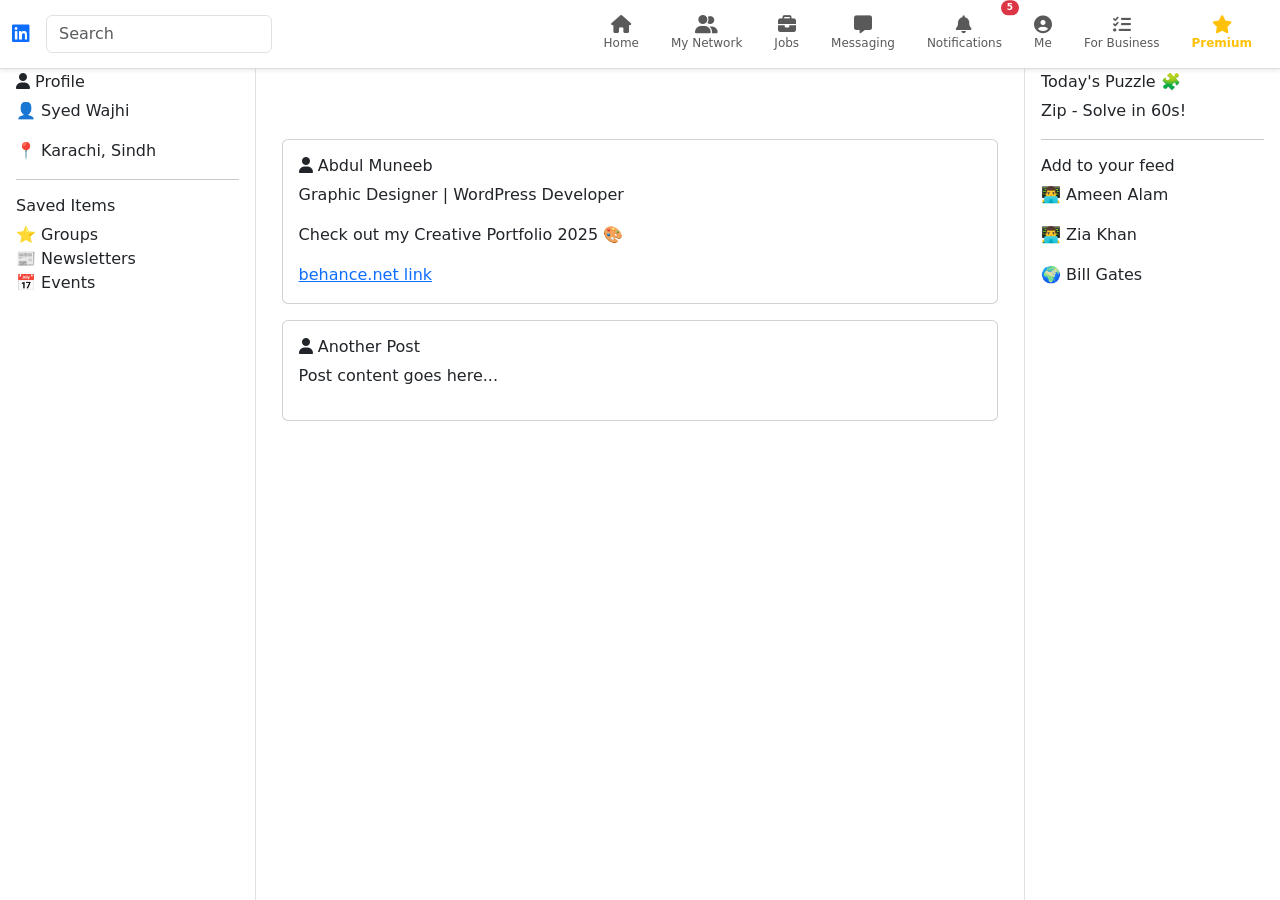
==== feed.html @ 6d87817e "Linkedin update" ====
<!DOCTYPE html>
<html lang="en">
<head>
  <meta charset="UTF-8">
  <meta name="viewport" content="width=device-width, initial-scale=1.0">
  <title>LinkedIn Style Layout</title>
  <link rel="stylesheet" href="./StylesFolder/feed.css">
  <link href="https://cdn.jsdelivr.net/npm/bootstrap@5.3.2/dist/css/bootstrap.min.css" rel="stylesheet">
  <link href="https://cdnjs.cloudflare.com/ajax/libs/font-awesome/6.5.1/css/all.min.css" rel="stylesheet">

</head>
<body>
  <!-- Navbar -->
  <nav class="navbar navbar-expand-lg shadow-sm">
    <div class="container-fluid">
      <!-- Logo -->
      <a class="navbar-brand text-primary fw-bold" href="#">
        <i class="fa-brands fa-linkedin"></i>
      </a>

      <!-- Search -->
      <form class="d-flex me-auto">
        <input class="form-control search-bar" type="search" placeholder="Search">
      </form>

      <!-- Nav Icons -->
      <ul class="navbar-nav ms-auto d-flex flex-row">
        <li class="nav-item mx-2">
          <a class="nav-link" href="#"><i class="fa-solid fa-house"></i><span>Home</span></a>
        </li>
        <li class="nav-item mx-2">
          <a class="nav-link" href="#"><i class="fa-solid fa-user-group"></i><span>My Network</span></a>
        </li>
        <li class="nav-item mx-2">
          <a class="nav-link" href="#"><i class="fa-solid fa-briefcase"></i><span>Jobs</span></a>
        </li>
        <li class="nav-item mx-2">
          <a class="nav-link" href="#"><i class="fa-solid fa-message"></i><span>Messaging</span></a>
        </li>
        <li class="nav-item mx-2">
          <a class="nav-link position-relative" href="#">
            <i class="fa-solid fa-bell"></i><span>Notifications</span>
            <span class="badge bg-danger rounded-pill position-absolute top-0 start-100 translate-middle">5</span>
          </a>
        </li>
        <li class="nav-item mx-2">
          <a class="nav-link" href="#"><i class="fa-solid fa-circle-user"></i><span>Me</span></a>
        </li>
        <li class="nav-item mx-2">
          <a class="nav-link" href="#"><i class="fa-solid fa-list-check"></i><span>For Business</span></a>
        </li>
        <li class="nav-item mx-2">
          <a class="nav-link text-warning fw-bold" href="#"><i class="fa-solid fa-star"></i><span>Premium</span></a>
        </li>
      </ul>
    </div>
  </nav>

  <!-- Left Sidebar -->
  <div class="sidebar-left bg-white p-3 border-end">
    <h6><i class="fa-solid fa-user"></i> Profile</h6>
    <p>👤 Syed Wajhi</p>
    <p>📍 Karachi, Sindh</p>
    <hr>
    <h6>Saved Items</h6>
    <ul class="list-unstyled">
      <li>⭐ Groups</li>
      <li>📰 Newsletters</li>
      <li>📅 Events</li>
    </ul>
  </div>

  <!-- Right Sidebar -->
  <div class="sidebar-right bg-white p-3 border-start">
    <h6>Today's Puzzle 🧩</h6>
    <p>Zip - Solve in 60s!</p>
    <hr>
    <h6>Add to your feed</h6>
    <p>👨‍💻 Ameen Alam</p>
    <p>👨‍💻 Zia Khan</p>
    <p>🌍 Bill Gates</p>
  </div>

  <!-- Center Feed -->
  <div class="feed">
    <div class="card mb-3">
      <div class="card-body">
        <h6><i class="fa-solid fa-user"></i> Abdul Muneeb</h6>
        <p>Graphic Designer | WordPress Developer</p>
        <p>Check out my Creative Portfolio 2025 🎨</p>
        <a href="#">behance.net link</a>
      </div>
    </div>
    <div class="card mb-3">
      <div class="card-body">
        <h6><i class="fa-solid fa-user"></i> Another Post</h6>
        <p>Post content goes here...</p>
      </div>
    </div>
  </div>

  <!-- Bootstrap -->
  <script src="https://cdn.jsdelivr.net/npm/bootstrap@5.3.2/dist/js/bootstrap.bundle.min.js"></script>
</body>
</html>
---- StylesFolder/feed.css ----
body {
      background-color: #f3f2ef;
    }
    .navbar {
      position: fixed;
      top: 0;
      width: 100%;
      z-index: 1000;
    }
        .navbar {
      position: fixed;
      top: 0;
      width: 100%;
      z-index: 1000;
      background-color: #fff;
      border-bottom: 1px solid #ddd;
    }
    .nav-item {
      text-align: center;
      font-size: 12px;
    }
    .nav-item i {
      display: block;
      font-size: 18px;
    }
    .search-bar {
      width: 250px;
    }
    @media (max-width: 992px) {
      .search-bar {
        width: 150px;
      }
      .nav-item span {
        display: none; /* hide text on tablet/mobile */
      }
    }
    @media (max-width: 576px) {
      .search-bar {
        display: none; /* hide search on mobile */
      }
    }

    .sidebar-left, .sidebar-right {
      position: fixed;
      top: 56px; 
      height: calc(100% - 56px);
      overflow-y: auto;
    }
    .sidebar-left {
      left: 0;
      width: 20%;
    }
    .sidebar-right {
      right: 0;
      width: 20%;
    }
    .feed {
      margin-top: 70px;
      margin-left: 22%;
      margin-right: 22%;
    }
    @media (max-width: 992px) {
      .sidebar-left, .sidebar-right {
        display: none;
      }
      .feed {
        margin: 70px auto;
        width: 95%;
      }
    }
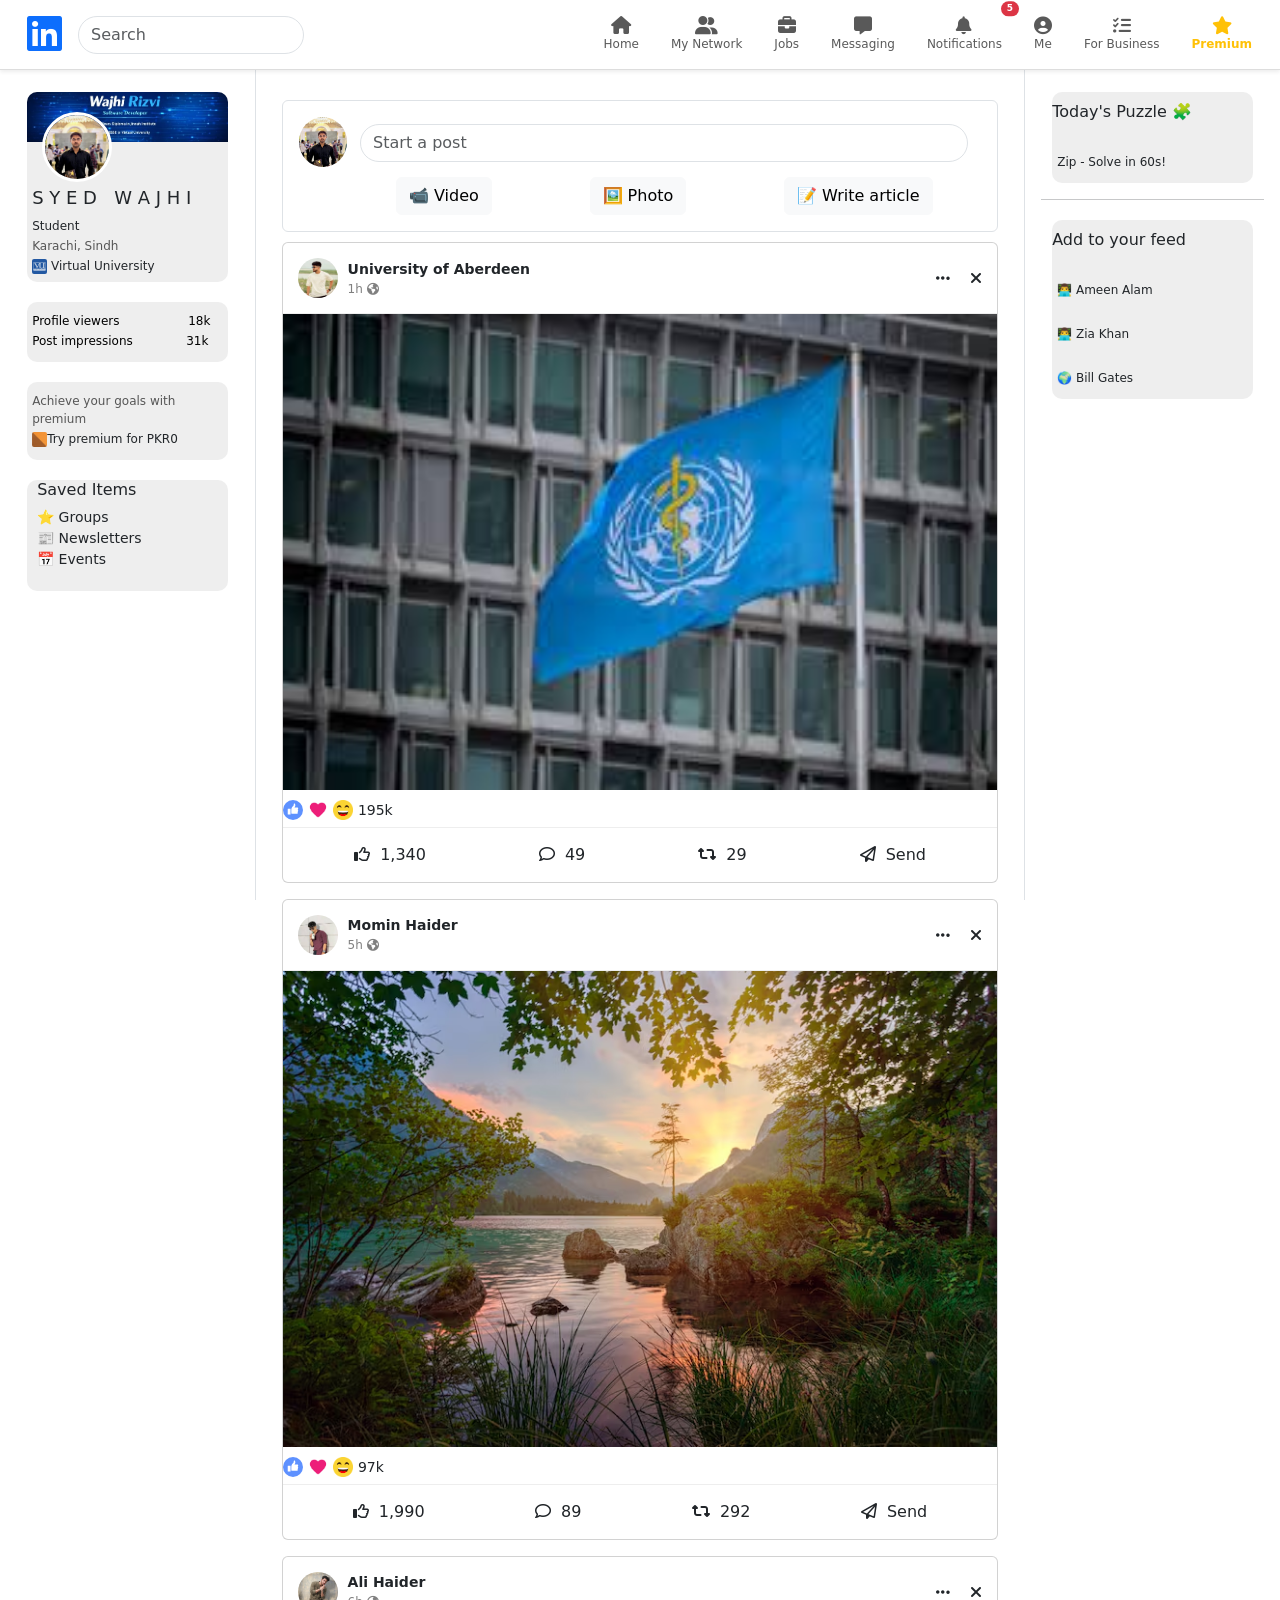
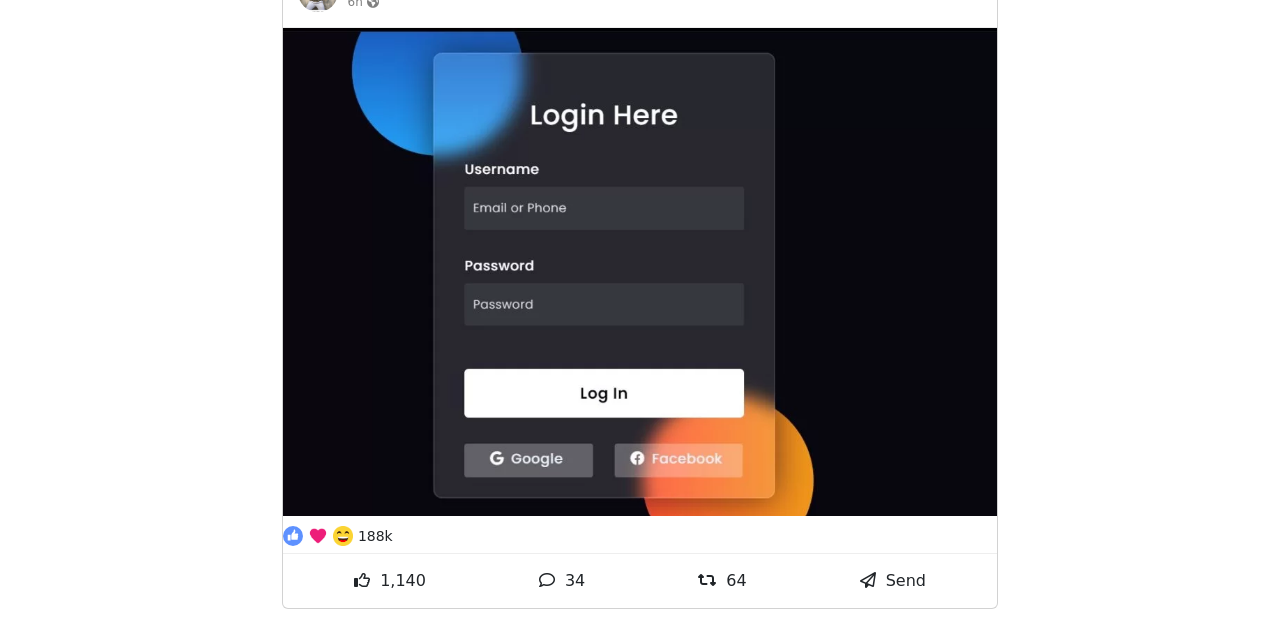
==== commit 13e65c06: "LInked in Complete" ====
--- a/feed.html
+++ b/feed.html
@@ -1,5 +1,6 @@
 <!DOCTYPE html>
 <html lang="en">
+
 <head>
   <meta charset="UTF-8">
   <meta name="viewport" content="width=device-width, initial-scale=1.0">
@@ -9,9 +10,10 @@
   <link href="https://cdnjs.cloudflare.com/ajax/libs/font-awesome/6.5.1/css/all.min.css" rel="stylesheet">
 
 </head>
+
 <body>
   <!-- Navbar -->
-  <nav class="navbar navbar-expand-lg shadow-sm">
+  <nav class="navbar navbar-expand-lg shadow-sm sticky-top bg-white">
     <div class="container-fluid">
       <!-- Logo -->
       <a class="navbar-brand text-primary fw-bold" href="#">
@@ -21,6 +23,7 @@
       <!-- Search -->
       <form class="d-flex me-auto">
         <input class="form-control search-bar" type="search" placeholder="Search">
+        <i class="fa-brands fa-sistrix"></i>
       </form>
 
       <!-- Nav Icons -->
@@ -44,7 +47,7 @@
           </a>
         </li>
         <li class="nav-item mx-2">
-          <a class="nav-link" href="#"><i class="fa-solid fa-circle-user"></i><span>Me</span></a>
+          <a class="nav-link" href="index.html"><i class="fa-solid fa-circle-user"></i><span>Me</span></a>
         </li>
         <li class="nav-item mx-2">
           <a class="nav-link" href="#"><i class="fa-solid fa-list-check"></i><span>For Business</span></a>
@@ -58,43 +61,228 @@
 
   <!-- Left Sidebar -->
   <div class="sidebar-left bg-white p-3 border-end">
-    <h6><i class="fa-solid fa-user"></i> Profile</h6>
-    <p>👤 Syed Wajhi</p>
-    <p>📍 Karachi, Sindh</p>
-    <hr>
-    <h6>Saved Items</h6>
-    <ul class="list-unstyled">
-      <li>⭐ Groups</li>
-      <li>📰 Newsletters</li>
-      <li>📅 Events</li>
-    </ul>
-  </div>
+    <div class="container-fluid leftside"> <img class="coverphoto" src="./pic/coverphoto.jpg" class="coverphoto">
+      <!-- Profile pic -->
+      <div class="profilepic">
+        <img src="./pic/profilepic.jpeg" alt="">
+      </div>
+
+      <!-- info -->
+      <div class="profile-info">
+        <h4>S Y E D &nbsp; W A J H I</h4>
+        <p class="left-student">Student</p>
+        <p class="karachi">Karachi, Sindh</p>
+        <p class="uni"><img src="./pic/vu.png"> Virtual University</p>
+      </div>
+    </div>
+
+    <!-- Second box -->
+    <div class="container-fluid leftside second-box">
+
+      <!-- info -->
+      <div class="profile-info">
+
+        <p class="left-student second-box"><a href="">Profile viewers
+            &nbsp;&nbsp;&nbsp;&nbsp;&nbsp;&nbsp;&nbsp;&nbsp;&nbsp;&nbsp;&nbsp;&nbsp;&nbsp;&nbsp;&nbsp;&nbsp;&nbsp;18k</a>
+        </p>
+        <p class="left-student"><a href="">Post
+            impressions&nbsp;&nbsp;&nbsp;&nbsp;&nbsp;&nbsp;&nbsp;&nbsp;&nbsp;&nbsp;&nbsp;&nbsp;&nbsp;&nbsp;31k</a></p>
+
+      </div>
+    </div>
+
+    <!-- third box -->
+    <div class="container-fluid leftside second-box">
+
+      <!-- info -->
+      <div class="profile-info">
+        <p class="karachi">Achieve your goals with premium</p>
+        <p class="uni"><img src="./pic/brown&yellowBg.jpg">Try premium for PKR0</p>
+      </div>
+    </div>
+
+    <!-- fourth-box -->
+    <div class="container-fluid leftside forth-box">
+      <h6>Saved Items</h6>
+      <ul class="list-unstyled">
+        <li>⭐ Groups</li>
+        <li>📰 Newsletters</li>
+        <li>📅 Events</li>
+      </ul>
+    </div>
+  </div>
+
+
 
   <!-- Right Sidebar -->
   <div class="sidebar-right bg-white p-3 border-start">
-    <h6>Today's Puzzle 🧩</h6>
+      <!-- first box -->
+    <div class="container-fluid leftside second-box">
+      <div class="profile-info">
+         <h6>Today's Puzzle 🧩</h6><br>
     <p>Zip - Solve in 60s!</p>
+      </div>
+    </div>
     <hr>
-    <h6>Add to your feed</h6>
-    <p>👨‍💻 Ameen Alam</p>
-    <p>👨‍💻 Zia Khan</p>
+      <div class="container-fluid leftside second-box">
+      <div class="profile-info">
+       <h6>Add to your feed</h6><br>
+    <p>👨‍💻 Ameen Alam</p><br>
+    <p>👨‍💻 Zia Khan</p><br>
     <p>🌍 Bill Gates</p>
+      </div>
+    </div>
   </div>
 
   <!-- Center Feed -->
   <div class="feed">
-    <div class="card mb-3">
-      <div class="card-body">
-        <h6><i class="fa-solid fa-user"></i> Abdul Muneeb</h6>
-        <p>Graphic Designer | WordPress Developer</p>
-        <p>Check out my Creative Portfolio 2025 🎨</p>
-        <a href="#">behance.net link</a>
-      </div>
-    </div>
-    <div class="card mb-3">
-      <div class="card-body">
-        <h6><i class="fa-solid fa-user"></i> Another Post</h6>
-        <p>Post content goes here...</p>
+  <!-- modal -->
+<div class="media p-3 border rounded">
+  <img src="./pic/profilepic.jpeg" class="mr-3 rounded-circle" style="width:50px; height:50px;" alt="Profile">
+
+<div class="modal" id="myModal" tabindex="-1">
+  <div class="modal-dialog">
+    <div class="modal-content">
+      <div class="modal-header">
+        <h5 class="modal-title">Modal title</h5>
+        <button type="button" class="btn-close" data-bs-dismiss="modal"></button>
+      </div>
+      <div class="modal-body">
+        <p>Modal body text goes here.</p>
+      </div>
+    </div>
+  </div>
+</div>
+  <div class="media-body">
+   <button class="btn searchbar" data-bs-toggle="modal" data-bs-target="#myModal"> <input type="text" class="form-control" placeholder="Start a post"></button>
+    <div class="d-flex justify-content-around mt-2">
+      <button class="btn btn-light">📹 Video</button>
+      <button class="btn btn-light">🖼️ Photo</button>
+      <button class="btn btn-light">📝 Write article</button>
+    </div>
+  </div>
+</div>
+
+<!-- post 1 -->
+    <div class="card mb-3">     
+      <div class="post-body">   
+<div class="post-header">
+  
+  <div class="left">
+    <div class="post-pf">
+      <img src="./pic/boy1.jpg" alt="">
+    </div>
+
+    <div class="post-info">
+      <strong>University of Aberdeen</strong>
+      <small>1h <i class="fa-solid fa-earth-americas"></i></small>
+    </div>
+  </div>
+
+  <div class="right">
+    <i class="fa-solid fa-ellipsis"></i>
+    <i class="fa-solid fa-xmark"></i>
+  </div>
+
+</div>
+  <img src="./pic/post1.jpg" alt="Promo Image" class="promo-img">
+  <div class="promo-body">
+    <p class="mt-2 like-picture">
+      <img src="./pic/like.svg" alt="">
+      <img src="./pic/love.png" alt="">
+      <img src="./pic/smile.png" alt="">
+      <small>195k</small></p>
+  </div>
+  <div class="promo-footer">
+    <div><i class="fa-regular fa-thumbs-up"></i> 1,340</div>
+    <div><i class="fa-regular fa-comment"></i> 49</div>
+    <div><i class="fa-solid fa-retweet"></i> 29</div>
+    <div><i class="fa-regular fa-paper-plane"></i> Send</div>
+  </div>
+
+
+      </div>
+    </div>
+    
+    <!-- post 2 -->
+     <div class="card mb-3">     
+      <div class="post-body">   
+<div class="post-header">
+  
+  <div class="left">
+    <div class="post-pf">
+      <img src="./pic/boy2.jpg" alt="">
+    </div>
+
+    <div class="post-info">
+      <strong>Momin Haider</strong>
+      <small>5h <i class="fa-solid fa-earth-americas"></i></small>
+    </div>
+  </div>
+
+  <div class="right">
+    <i class="fa-solid fa-ellipsis"></i>
+    <i class="fa-solid fa-xmark"></i>
+  </div>
+
+</div>
+  <img src="./pic/post2.avif" alt="Promo Image" class="promo-img">
+  <div class="promo-body">
+    <p class="mt-2 like-picture">
+      <img src="./pic/like.svg" alt="">
+      <img src="./pic/love.png" alt="">
+      <img src="./pic/smile.png" alt="">
+      <small>97k</small></p>
+  </div>
+  <div class="promo-footer">
+    <div><i class="fa-regular fa-thumbs-up"></i> 1,990</div>
+    <div><i class="fa-regular fa-comment"></i> 89</div>
+    <div><i class="fa-solid fa-retweet"></i> 292</div>
+    <div><i class="fa-regular fa-paper-plane"></i> Send</div>
+  </div>
+
+
+      </div>
+    </div>
+
+    <!-- post 3 -->
+     <div class="card mb-3">     
+      <div class="post-body">   
+<div class="post-header">
+  
+  <div class="left">
+    <div class="post-pf">
+      <img src="./pic/boy3.webp" alt="">
+    </div>
+
+    <div class="post-info">
+      <strong>Ali Haider</strong>
+      <small>6h <i class="fa-solid fa-earth-americas"></i></small>
+    </div>
+  </div>
+
+  <div class="right">
+    <i class="fa-solid fa-ellipsis"></i>
+    <i class="fa-solid fa-xmark"></i>
+  </div>
+
+</div>
+  <img src="./pic/post3.webp" alt="Promo Image" class="promo-img">
+  <div class="promo-body">
+    <p class="mt-2 like-picture">
+      <img src="./pic/like.svg" alt="">
+      <img src="./pic/love.png" alt="">
+      <img src="./pic/smile.png" alt="">
+      <small>188k</small></p>
+  </div>
+  <div class="promo-footer">
+    <div><i class="fa-regular fa-thumbs-up"></i> 1,140</div>
+    <div><i class="fa-regular fa-comment"></i> 34</div>
+    <div><i class="fa-solid fa-retweet"></i> 64</div>
+    <div><i class="fa-regular fa-paper-plane"></i> Send</div>
+  </div>
+
+
       </div>
     </div>
   </div>
@@ -102,4 +290,5 @@
   <!-- Bootstrap -->
   <script src="https://cdn.jsdelivr.net/npm/bootstrap@5.3.2/dist/js/bootstrap.bundle.min.js"></script>
 </body>
+
 </html>
--- a/StylesFolder/feed.css
+++ b/StylesFolder/feed.css
@@ -1,70 +1,310 @@
  body {
-      background-color: #f3f2ef;
-    }
-    .navbar {
-      position: fixed;
-      top: 0;
-      width: 100%;
-      z-index: 1000;
-    }
-        .navbar {
-      position: fixed;
-      top: 0;
-      width: 100%;
-      z-index: 1000;
-      background-color: #fff;
-      border-bottom: 1px solid #ddd;
-    }
-    .nav-item {
-      text-align: center;
-      font-size: 12px;
-    }
-    .nav-item i {
-      display: block;
-      font-size: 18px;
-    }
-    .search-bar {
-      width: 250px;
-    }
-    @media (max-width: 992px) {
-      .search-bar {
-        width: 150px;
-      }
-      .nav-item span {
-        display: none; /* hide text on tablet/mobile */
-      }
-    }
-    @media (max-width: 576px) {
-      .search-bar {
-        display: none; /* hide search on mobile */
-      }
-    }
-
-    .sidebar-left, .sidebar-right {
-      position: fixed;
-      top: 56px; 
-      height: calc(100% - 56px);
-      overflow-y: auto;
-    }
-    .sidebar-left {
-      left: 0;
-      width: 20%;
-    }
-    .sidebar-right {
-      right: 0;
-      width: 20%;
-    }
-    .feed {
-      margin-top: 70px;
-      margin-left: 22%;
-      margin-right: 22%;
-    }
-    @media (max-width: 992px) {
-      .sidebar-left, .sidebar-right {
-        display: none;
-      }
-      .feed {
-        margin: 70px auto;
-        width: 95%;
-      }
-    }+   background-color: #f3f2ef;
+ }
+
+ .navbar {
+   position: fixed;
+   top: 0;
+   width: 100%;
+   z-index: 1000;
+ }
+
+ .navbar {
+   position: fixed;
+   top: 0;
+   width: 100%;
+   z-index: 1000;
+   background-color: #fff;
+   border-bottom: 1px solid #ddd;
+ }
+
+ .nav-item {
+   text-align: center;
+   font-size: 12px;
+ }
+
+ .nav-item i {
+   display: block;
+   font-size: 18px;
+ }
+
+ .search-bar {
+   width: 250px;
+ }
+
+ .navbar-brand.text-primary.fw-bold {
+   margin-left: 15px;
+ }
+
+ .fa-brands.fa-linkedin {
+   font-size: 40px;
+ }
+
+ .d-flex.me-auto {
+   align-items: center;
+ }
+
+ .fa-brands.fa-sistrix {
+   display: none;
+ }
+
+ /* left side */
+ .container-fluid.leftside {
+   background-color: rgba(199, 199, 199, 0.31);
+   margin-top: 20px;
+   width: 90%;
+   max-height: 215px;
+   position: relative;
+   padding: 0;
+   border-radius: 10px;
+   padding-bottom: 5px;
+ }
+
+ .container-fluid.leftside.second-box {
+   padding: 10px 0;
+ }
+
+ .coverphoto {
+   height: 50px;
+   width: 100%;
+   display: block;
+   object-fit: cover;
+   border-top-left-radius: 10px;
+   border-top-right-radius: 10px;
+ }
+
+ .profilepic {
+   width: 70px;
+   height: 70px;
+   border-radius: 50%;
+   overflow: hidden;
+   position: absolute;
+   left: 25%;
+   top: 20px;
+   transform: translateX(-50%);
+   border: 3px solid white;
+ }
+
+ .profilepic img {
+   width: 100%;
+   height: 100%;
+   object-fit: cover;
+ }
+
+ .profile-info h4 {
+   margin-top: 45px;
+   padding-left: 5px;
+   font-size: 18px;
+ }
+
+ .profile-info p {
+   padding-left: 5px;
+   margin-bottom: 2px;
+   font-size: 12px;
+ }
+
+ .karachi {
+   color: #565656;
+ }
+
+ .profile-info p img {
+   border-radius: 2px;
+   height: 15px;
+   width: 15px;
+ }
+
+ .profile-info p a {
+   text-decoration: none;
+   color: black;
+ }
+
+ .profile-info p a:hover {
+   color: blue;
+ }
+
+ .container-fluid.leftside.forth-box h6,
+ .container-fluid.leftside.forth-box li {
+   padding-left: 10px;
+ }
+
+ .container-fluid.leftside.forth-box ul li {
+   font-size: 14px;
+ }
+
+ /* feed */
+ .feed {
+   margin-top: 30px !important;
+ }
+
+ .media.p-3.border.rounded {
+   margin-bottom: 10px;
+ }
+
+ .media-body {
+   width: 100%;
+ }
+
+ .btn.searchbar,
+ .form-control {
+   width: 100%;
+   border-radius: 50px !important;
+ }
+
+ .media.p-3.border.rounded {
+   display: flex;
+ }
+
+ /* post */
+
+ .post-header {
+   display: flex;
+   justify-content: space-between;
+   align-items: center;
+ }
+
+ /* LEFT SIDE */
+ .left {
+   display: flex;
+   align-items: center;
+   gap: 10px;
+ }
+
+ .post-pf img {
+   width: 40px;
+   height: 40px;
+   border-radius: 50%;
+   object-fit: cover;
+ }
+
+ .post-info {
+   display: flex;
+   flex-direction: column;
+ }
+
+ .post-info strong {
+   font-size: 14px;
+ }
+
+ .post-info small {
+   font-size: 12px;
+   color: gray;
+ }
+
+ .right {
+   display: flex;
+   gap: 10px;
+   cursor: pointer;
+ }
+
+ .fa-solid.fa-ellipsis {
+   padding-right: 10px;
+ }
+
+ .post-header {
+   padding: 15px;
+   border-bottom: 1px solid #eee;
+   display: flex;
+   justify-content: space-between;
+   align-items: center;
+ }
+
+ .mt-2.like-picture img {
+   width: 20px;
+ }
+
+ .mt-2.like-picture {
+   margin-bottom: 5px;
+   margin-top: 5px;
+ }
+
+ .promo-body h2 {
+   font-weight: bold;
+   margin-bottom: 10px;
+ }
+
+ .promo-footer {
+   padding: 15px;
+   border-top: 1px solid #eee;
+   display: flex;
+   justify-content: space-around;
+ }
+
+ .promo-footer i {
+   margin-right: 5px;
+ }
+
+ .promo-img {
+   width: 100%;
+   height: auto;
+   object-fit: cover;
+ }
+
+
+ @media (max-width: 992px) {
+   .search-bar {
+     width: 150px;
+   }
+
+   .nav-item span {
+     display: none;
+   }
+ }
+
+ @media (max-width: 576px) {
+   .search-bar {
+     display: block;
+   }
+
+   .fa-brands.fa-sistrix {
+     display: block;
+   }
+
+   .form-control.search-bar {
+     display: none;
+   }
+
+   .navbar-brand.text-primary.fw-bold {
+     margin-left: 5px;
+   }
+
+   .fa-brands.fa-linkedin {
+     font-size: 30px;
+   }
+ }
+
+ .sidebar-left,
+ .sidebar-right {
+   position: fixed;
+   top: 56px;
+   height: calc(100% - 56px);
+   overflow-y: auto;
+ }
+
+ .sidebar-left {
+   left: 0;
+   width: 20%;
+ }
+
+ .sidebar-right {
+   right: 0;
+   width: 20%;
+ }
+
+ .feed {
+   margin-top: 70px;
+   margin-left: 22%;
+   margin-right: 22%;
+ }
+
+ @media (max-width: 992px) {
+
+   .sidebar-left,
+   .sidebar-right {
+     display: none;
+   }
+
+   .feed {
+     margin: 70px auto;
+     width: 95%;
+   }
+ }
